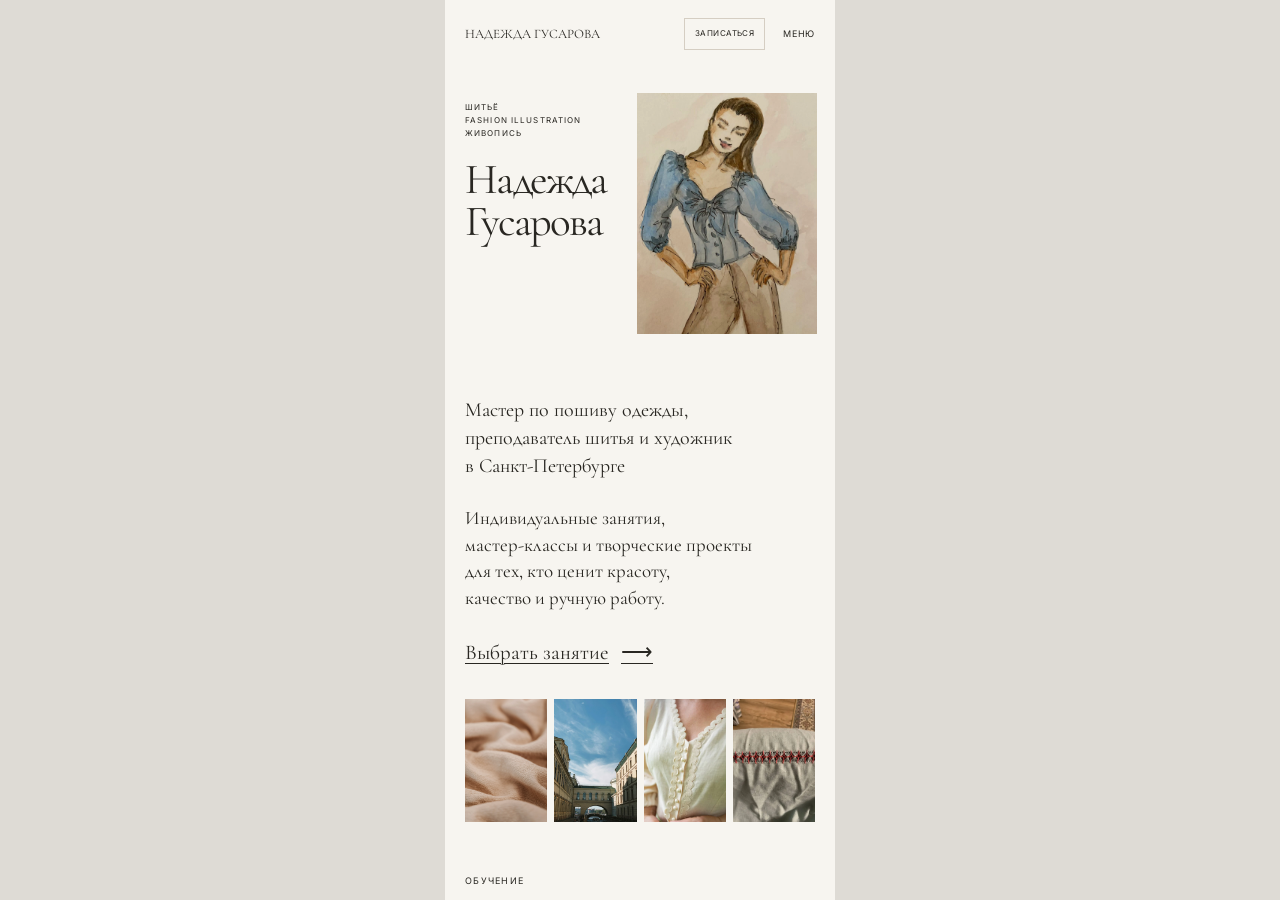
==== checks/responsive.html @ e0c6cf2b "Implement approved editorial layout, responsive views and working portfolio" ====
<!doctype html><html lang="ru"><head><meta charset="utf-8"><meta name="robots" content="noindex,nofollow"><meta name="viewport" content="width=device-width,initial-scale=1"><title>Responsive QA — Надежда Гусарова</title><style>body{margin:0;background:#dedbd5;display:flex;justify-content:center}iframe{border:0;background:#f7f5f0;width:390px;height:900px}</style></head><body><iframe title="Мобильная версия сайта" src="../index.html"></iframe><script>const f=document.querySelector('iframe');const w=Number(new URLSearchParams(location.search).get('width'));if(w>=320&&w<=1600)f.style.width=w+'px';</script></body></html>
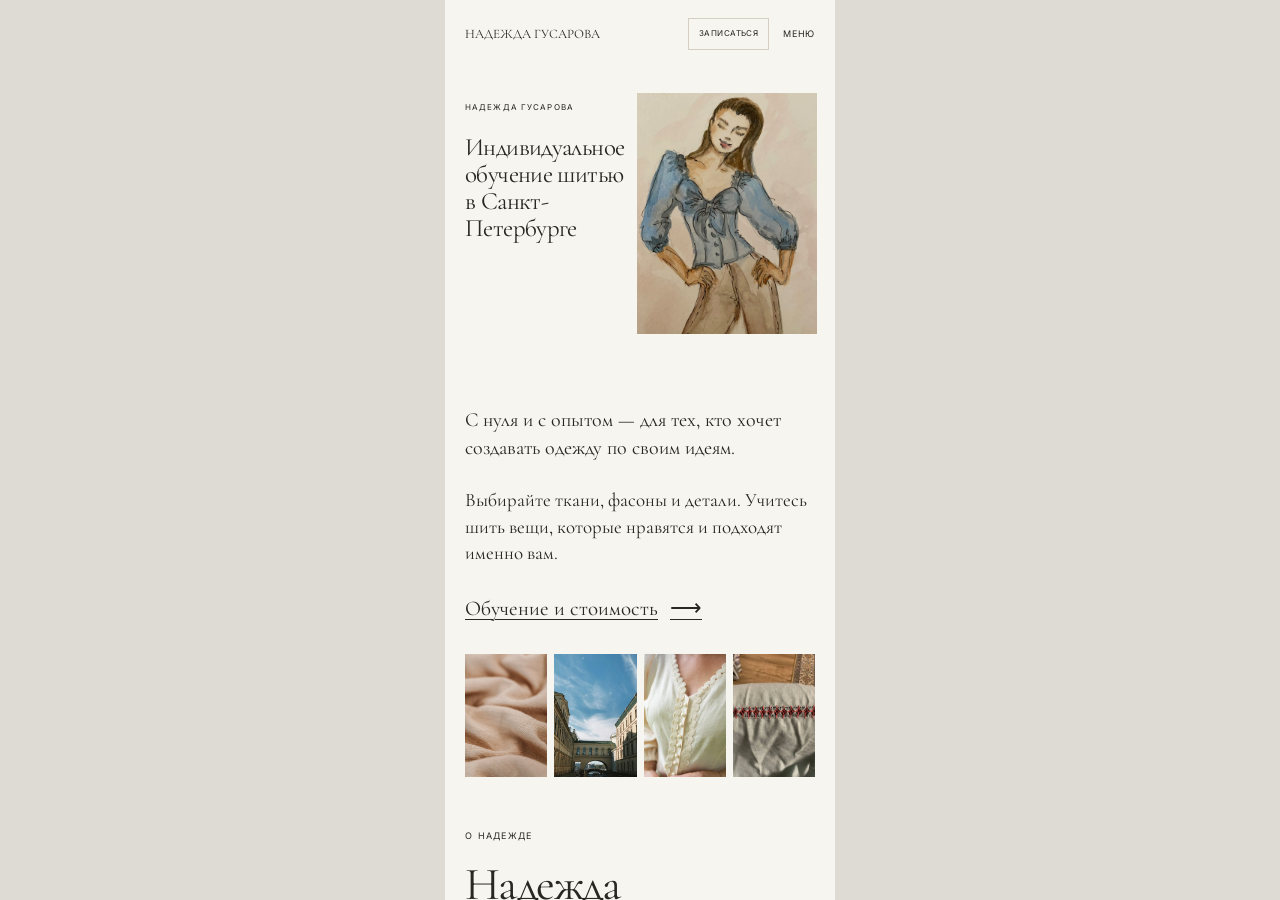
==== commit c097eeac: "Allow revision-specific live responsive checks" ====
--- a/checks/responsive.html
+++ b/checks/responsive.html
@@ -1 +1 @@
-<!doctype html><html lang="ru"><head><meta charset="utf-8"><meta name="robots" content="noindex,nofollow"><meta name="viewport" content="width=device-width,initial-scale=1"><title>Responsive QA — Надежда Гусарова</title><style>body{margin:0;background:#dedbd5;display:flex;justify-content:center}iframe{border:0;background:#f7f5f0;width:390px;height:900px}</style></head><body><iframe title="Мобильная версия сайта" src="../index.html"></iframe><script>const f=document.querySelector('iframe');const w=Number(new URLSearchParams(location.search).get('width'));if(w>=320&&w<=1600)f.style.width=w+'px';</script></body></html>
+<!doctype html><html lang="ru"><head><meta charset="utf-8"><meta name="robots" content="noindex,nofollow"><meta name="viewport" content="width=device-width,initial-scale=1"><title>Responsive QA — Надежда Гусарова</title><style>body{margin:0;background:#dedbd5;display:flex;justify-content:center}iframe{border:0;background:#f7f5f0;width:390px;height:900px}</style></head><body><iframe title="Мобильная версия сайта" src="../index.html"></iframe><script>const f=document.querySelector('iframe');const revision=new URLSearchParams(location.search).get('revision');if(revision&&/^[a-zA-Z0-9-]+$/.test(revision))f.src='../index.html?revision='+encodeURIComponent(revision);const w=Number(new URLSearchParams(location.search).get('width'));if(w>=320&&w<=1600)f.style.width=w+'px';</script></body></html>
